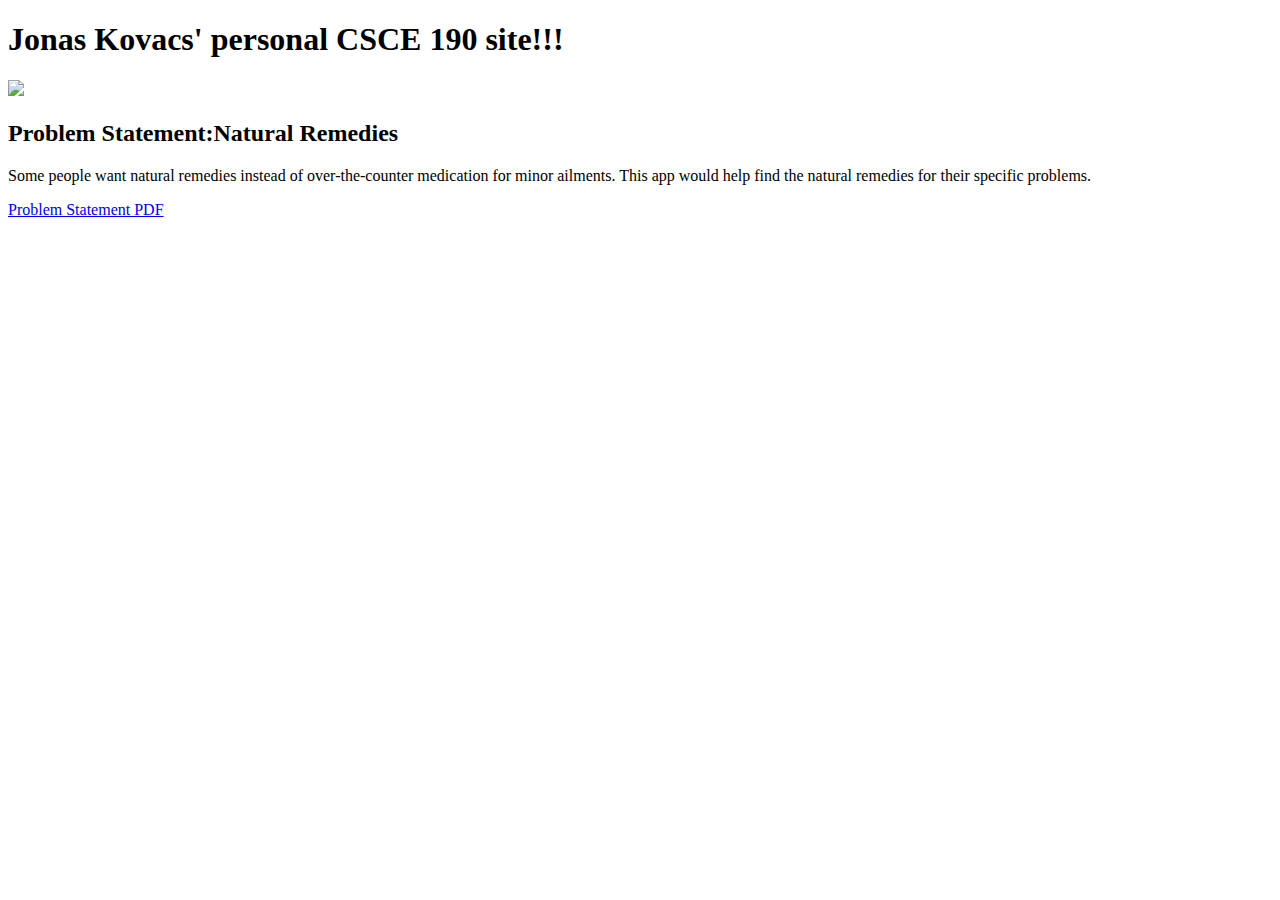
==== index.html @ 1a216969 "Add files via upload" ====
<!DOCTYPE html>
      <head>
            <title> Hello Jonas Kovacs</title>
      </head>
      <body>
      <h1> Jonas Kovacs' personal CSCE 190 site!!!</h1>
      <section class="assignment">
            <img src="images/ProblemStatement.png">
            <section class="ass-details">
                  <h2>Problem Statement:Natural Remedies</h2>
                  <p>Some people want natural remedies instead of over-the-counter medication for minor ailments.
                        This app would help find the natural remedies for their specific problems.
                  </p>
                  <a href="files/ProblemStatement.pdf">Problem Statement PDF</a>

            </section>
      </section>

      </body>
</html>
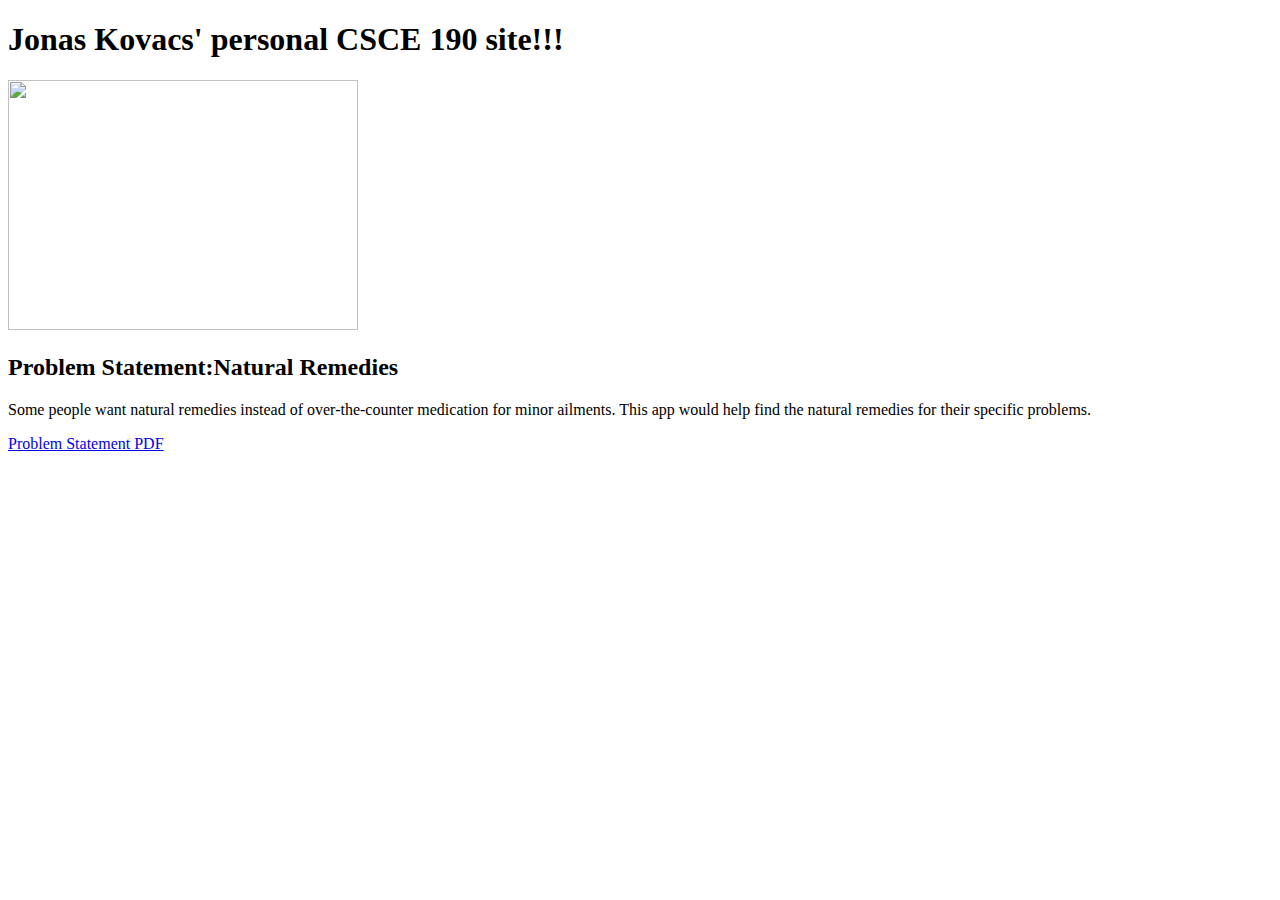
==== commit 6b86b5b7: "Add files via upload" ====
--- a/index.html
+++ b/index.html
@@ -5,7 +5,7 @@
       <body>
       <h1> Jonas Kovacs' personal CSCE 190 site!!!</h1>
       <section class="assignment">
-            <img src="images/ProblemStatement.png">
+            <img src="images/ProblemStatement.png" style="width:350px;height:250px;">
             <section class="ass-details">
                   <h2>Problem Statement:Natural Remedies</h2>
                   <p>Some people want natural remedies instead of over-the-counter medication for minor ailments.
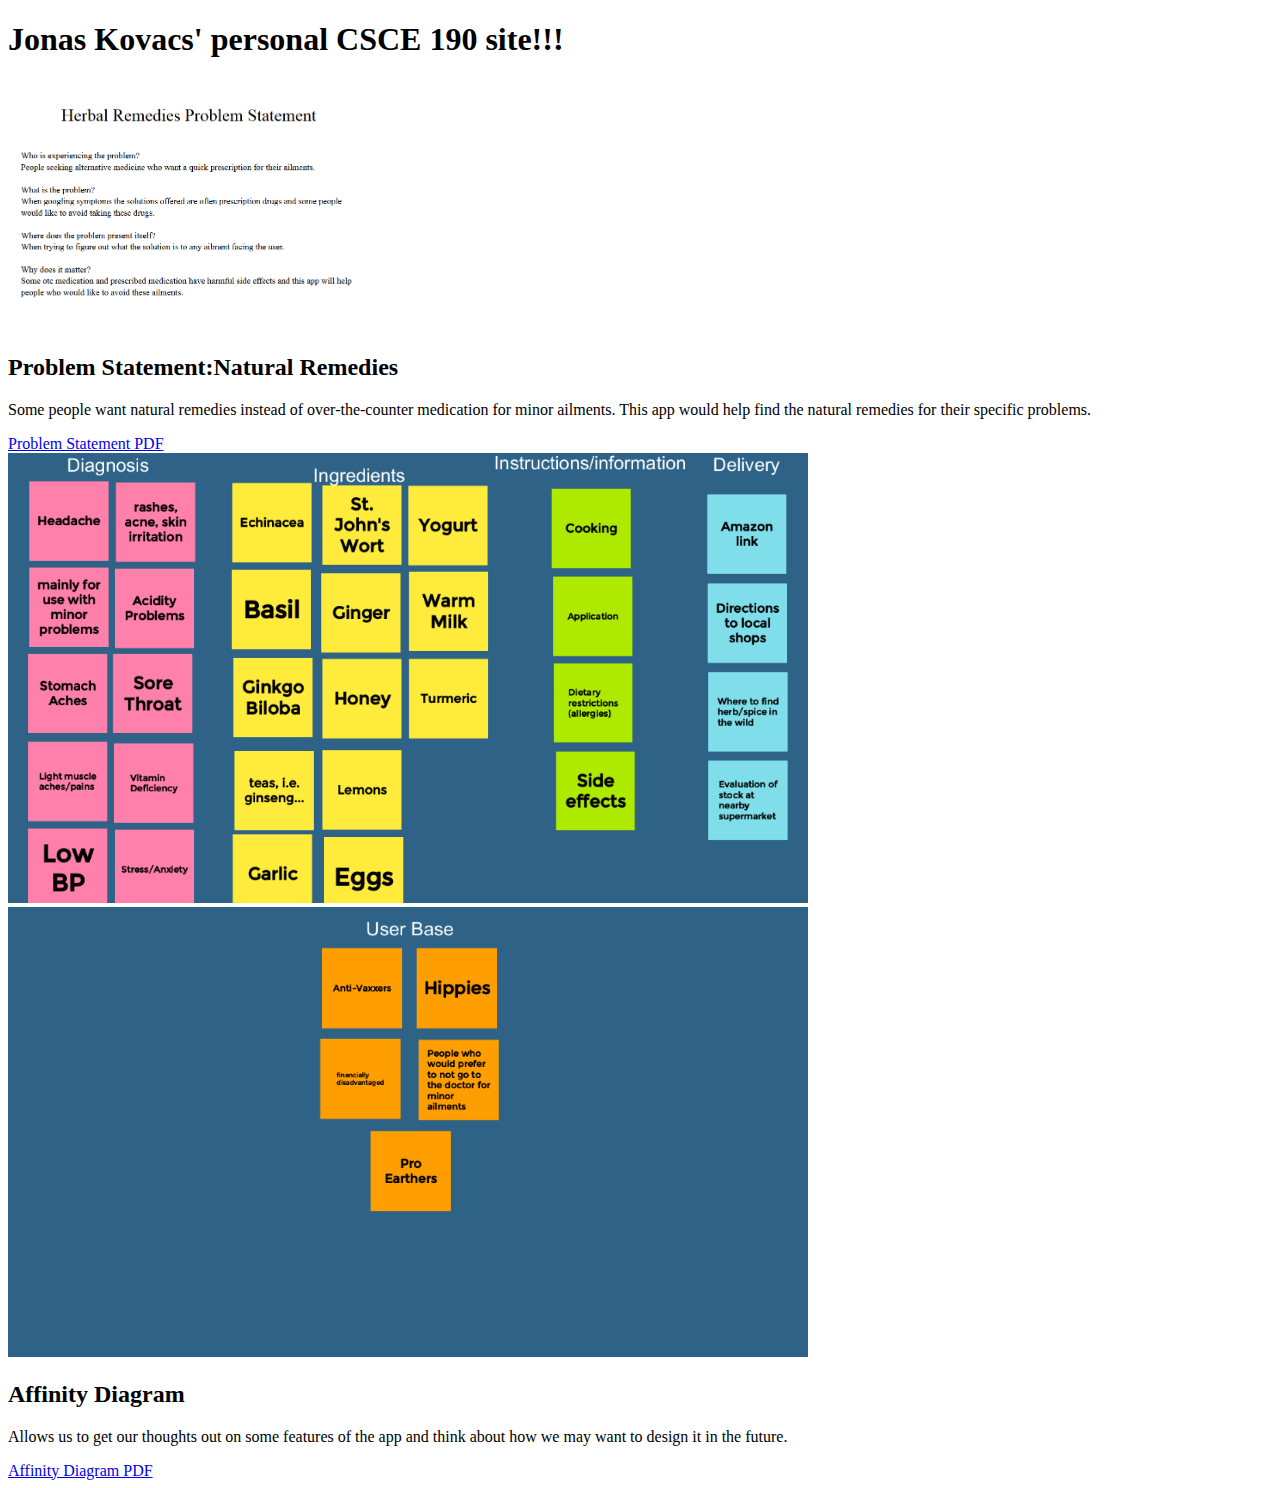
==== commit 089dc304: "Add files via upload" ====
--- a/index.html
+++ b/index.html
@@ -15,6 +15,17 @@
 
             </section>
       </section>
+      <section class="assignment">
+            <img src ="images/AffinityDiagram1.png" style ="width:800px;height:450px;">
+            <img src ="images/AffinityDiagram2.png" style ="width:800px;height:450px;">
+            <section class ="ass_details">
+                  <h2>Affinity Diagram</h2>
+                  <p>Allows us to get our thoughts out on some features of the app and think about how we may want to 
+                        design it in the future.
+                  </p>
+                  <a href ="files/Herbal Remedies Affinity Diagram.pdf">Affinity Diagram PDF</a>
+            </section>
+      </section>
 
       </body>
 </html>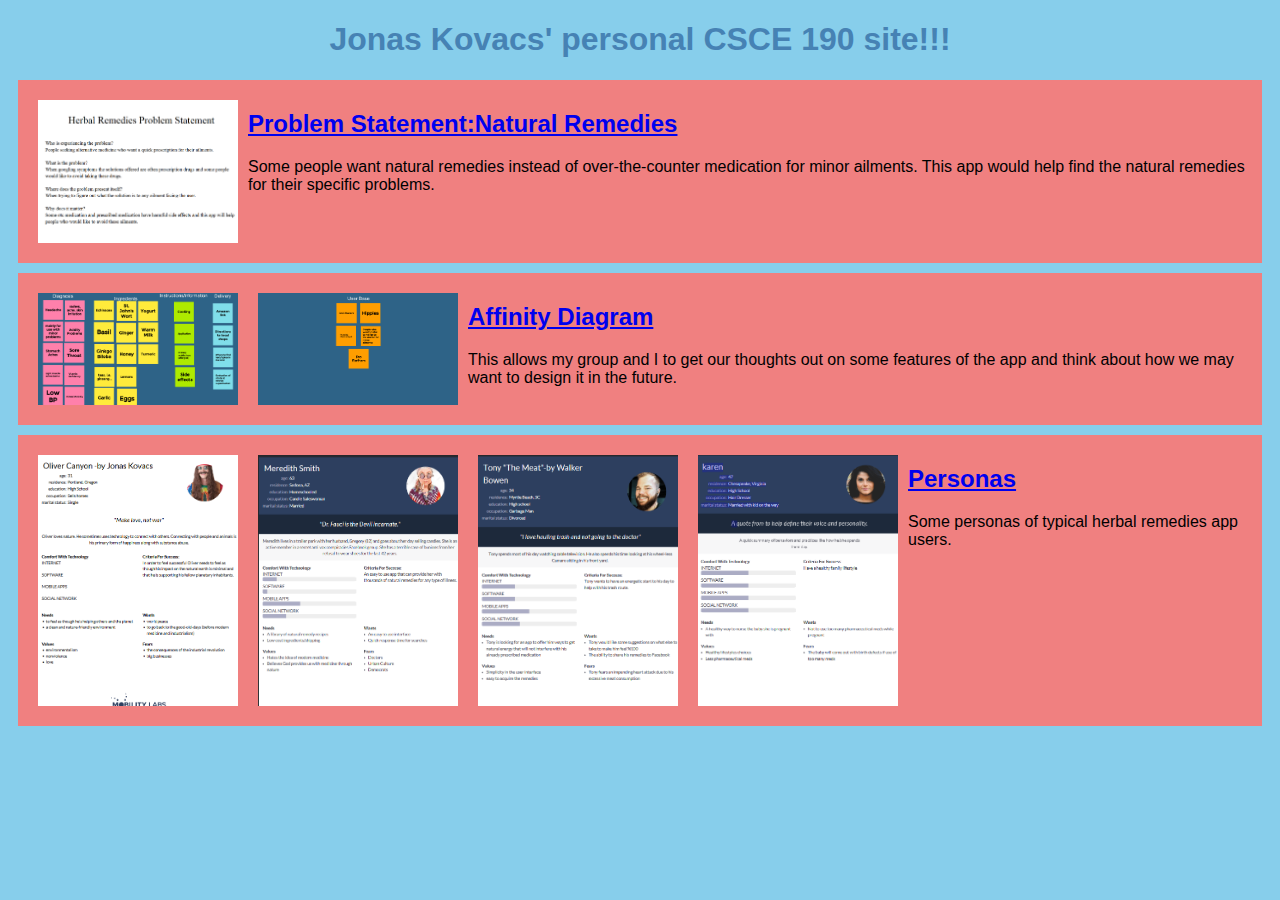
==== commit 1a1872a8: "Add files via upload" ====
--- a/index.html
+++ b/index.html
@@ -1,29 +1,48 @@
 <!DOCTYPE html>
       <head>
             <title> Hello Jonas Kovacs</title>
+            <link rel="stylesheet" href="styles.css">
       </head>
       <body>
       <h1> Jonas Kovacs' personal CSCE 190 site!!!</h1>
+
+      <!--Assignment: Problem Statement-->
       <section class="assignment">
-            <img src="images/ProblemStatement.png" style="width:350px;height:250px;">
+            <img src="images/ProblemStatement.png" >
             <section class="ass-details">
-                  <h2>Problem Statement:Natural Remedies</h2>
+                  <a href="files/ProblemStatement.pdf"><h2>Problem Statement:Natural Remedies</h2></a>
                   <p>Some people want natural remedies instead of over-the-counter medication for minor ailments.
                         This app would help find the natural remedies for their specific problems.
                   </p>
-                  <a href="files/ProblemStatement.pdf">Problem Statement PDF</a>
 
             </section>
       </section>
+
+      <!--Assignment: Affinity Diagram-->
       <section class="assignment">
-            <img src ="images/AffinityDiagram1.png" style ="width:800px;height:450px;">
-            <img src ="images/AffinityDiagram2.png" style ="width:800px;height:450px;">
+            <img src ="images/AffinityDiagram1.png" >
+            <img src ="images/AffinityDiagram2.png" >
             <section class ="ass_details">
-                  <h2>Affinity Diagram</h2>
-                  <p>Allows us to get our thoughts out on some features of the app and think about how we may want to 
+                  <a href ="files/Herbal Remedies Affinity Diagram.pdf"><h2>Affinity Diagram</h2></a>
+                  <p>This allows my group and I to get our thoughts out on some features of the app and think about how we may want to 
                         design it in the future.
                   </p>
-                  <a href ="files/Herbal Remedies Affinity Diagram.pdf">Affinity Diagram PDF</a>
+                  
+            </section>
+      </section>
+
+      <!--Assignment: Personas-->
+      <section class="assignment">
+            <img src ="images/OliverCanyon.png">
+            <img src ="images/MeredithSmith.png">
+            <img src ="images/Tony-TheMeat.png">
+            <img src ="images/Karen.png">
+            <section class ="ass_details">
+                  <a href ="files/5guys' personas -combined.pdf"><h2>Personas</h2></a>
+                  <p>
+                        Some personas of typical herbal remedies app users.
+                  </p>
+                  
             </section>
       </section>
 
--- a/styles.css
+++ b/styles.css
@@ -0,0 +1,18 @@
+body {
+    background: skyblue;
+    font-family: Arial, Helvetica, sans-serif;
+}
+.assignment {
+    display: flex;
+    padding: 10px;
+    margin:10px;
+    background: lightcoral;
+}
+.assignment img {
+    width: 200px;
+    padding:10px
+}
+h1 {
+    color:steelblue;
+    text-align: center;
+}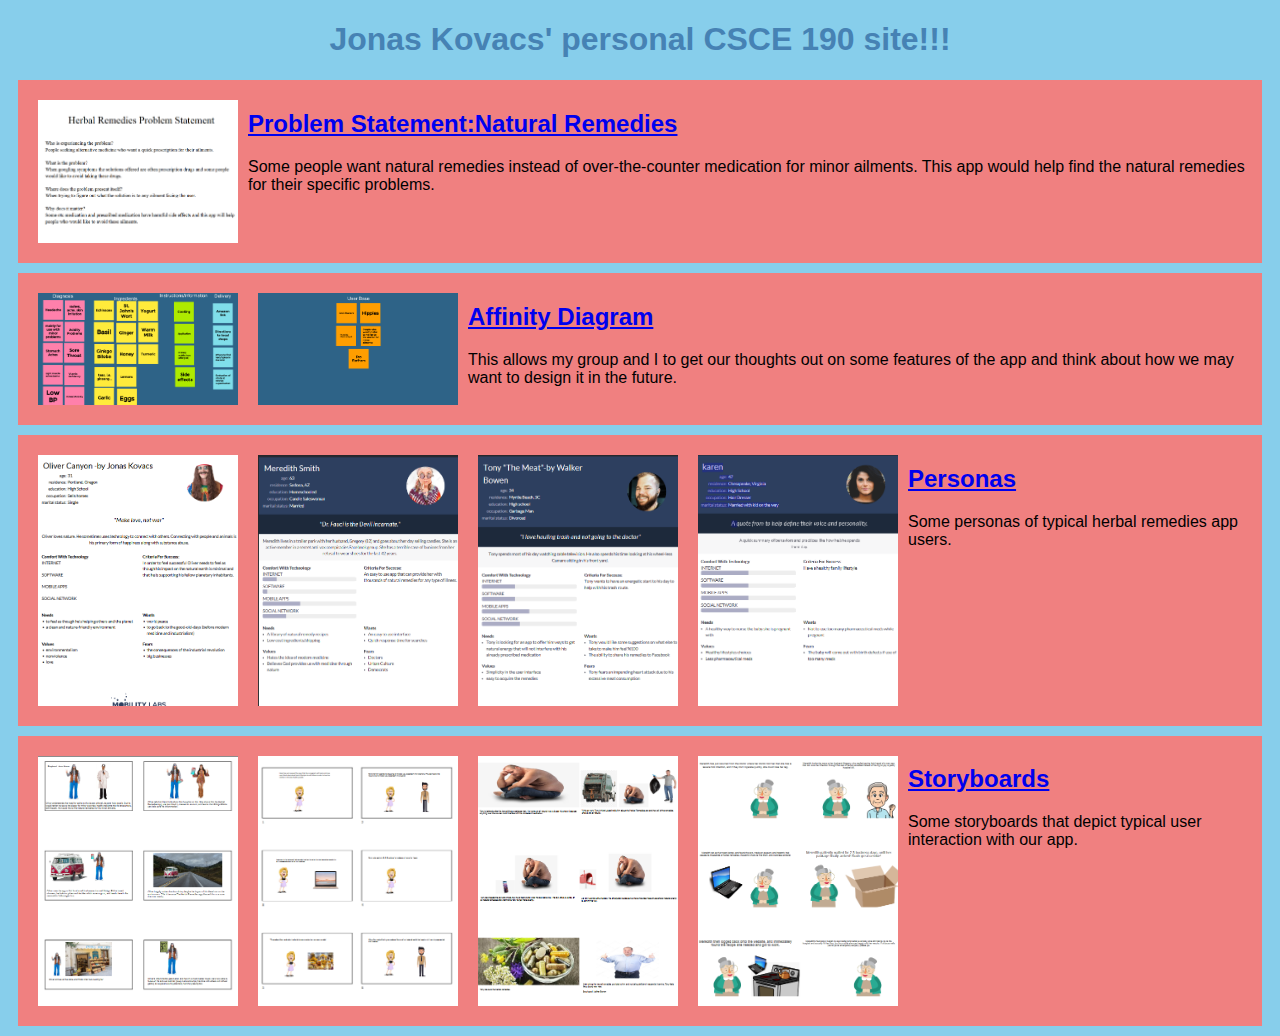
==== commit 60f32597: "Add files via upload" ====
--- a/index.html
+++ b/index.html
@@ -46,5 +46,20 @@
             </section>
       </section>
 
+            <!--Assignment: Storyboards-->
+            <section class="assignment">
+                  <img src ="images/Storyboard1.png">
+                  <img src ="images/Storyboard2.png">
+                  <img src ="images/Storyboard3.png">
+                  <img src ="images/Storyboard4.png">
+                  <section class ="ass_details">
+                        <a href ="files/5guys storyboard - combined.pdf"><h2>Storyboards</h2></a>
+                        <p>
+                              Some storyboards that depict typical user interaction with our app. 
+                        </p>
+                        
+                  </section>
+            </section>
+
       </body>
 </html>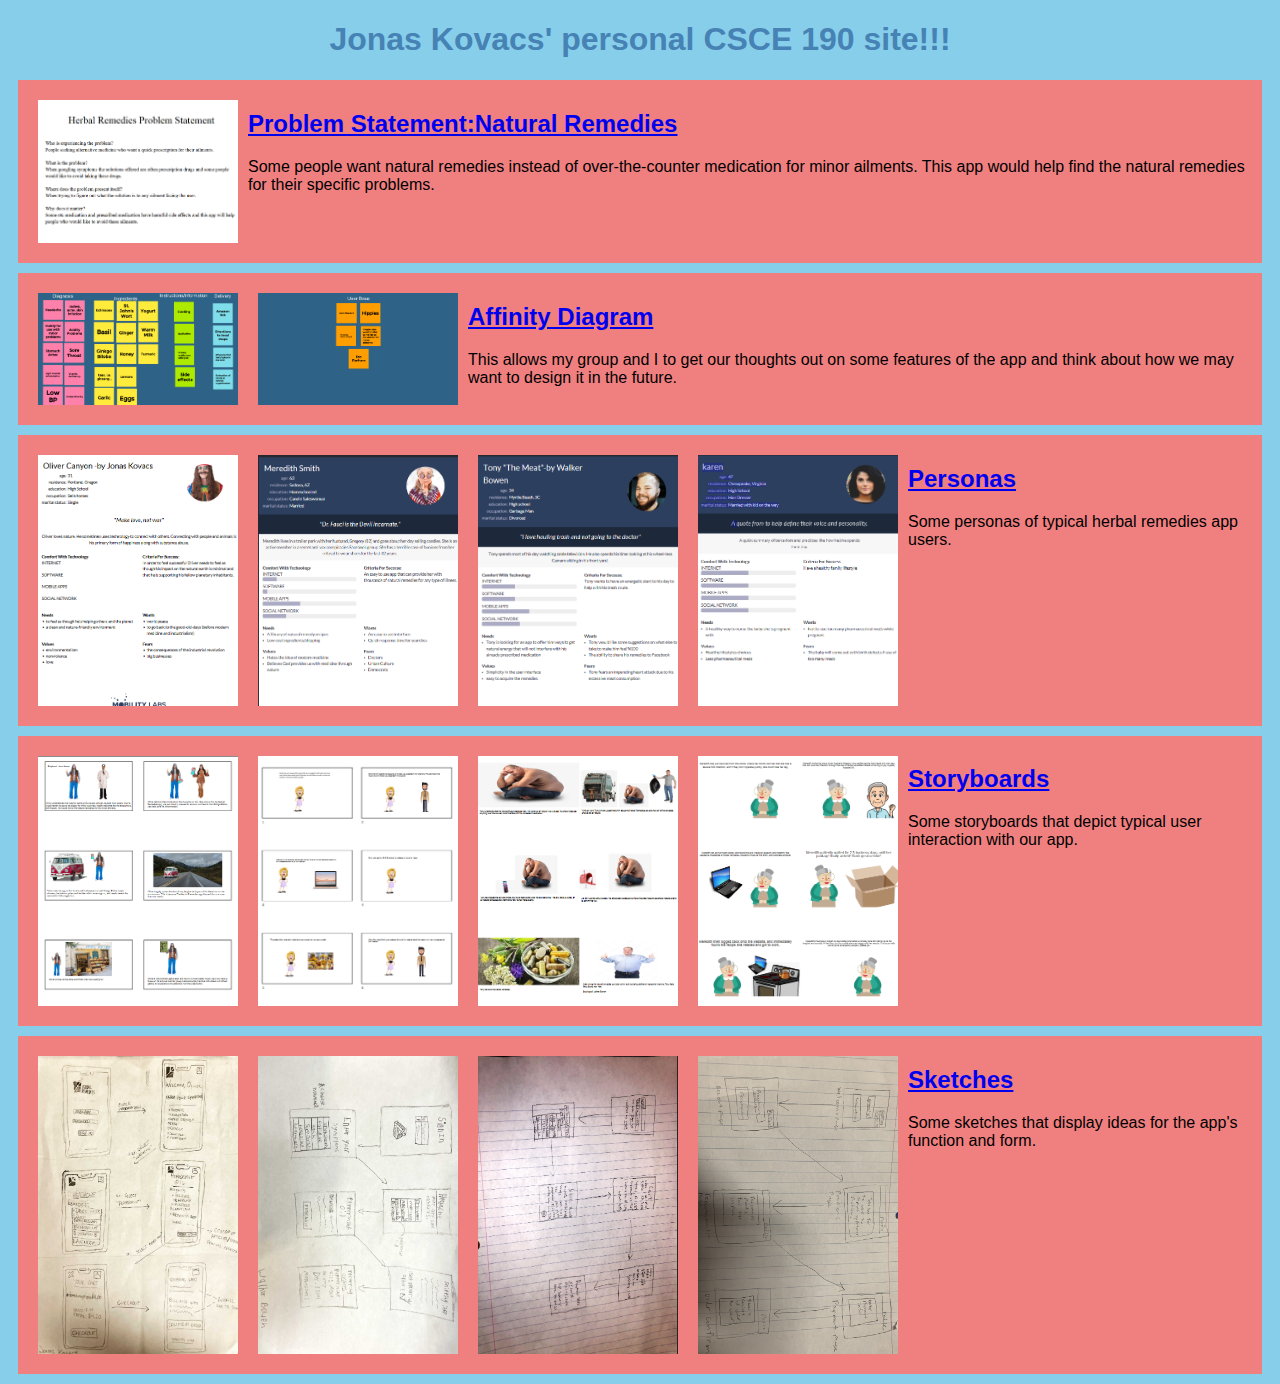
==== commit bdf66642: "Add files via upload" ====
--- a/index.html
+++ b/index.html
@@ -61,5 +61,20 @@
                   </section>
             </section>
 
+            <!--Assignment: Sketches-->
+            <section class="assignment">
+                  <img src ="images/Sketch1.png">
+                  <img src ="images/Sketch2.png">
+                  <img src ="images/Sketch3.png">
+                  <img src ="images/Sketch4.png">
+                  <section class ="ass_details">
+                        <a href ="files/5guys sketches-combined.pdf"><h2>Sketches</h2></a>
+                        <p>
+                              Some sketches that display ideas for the app's function and form. 
+                        </p>
+                        
+                  </section>
+            </section>
+
       </body>
 </html>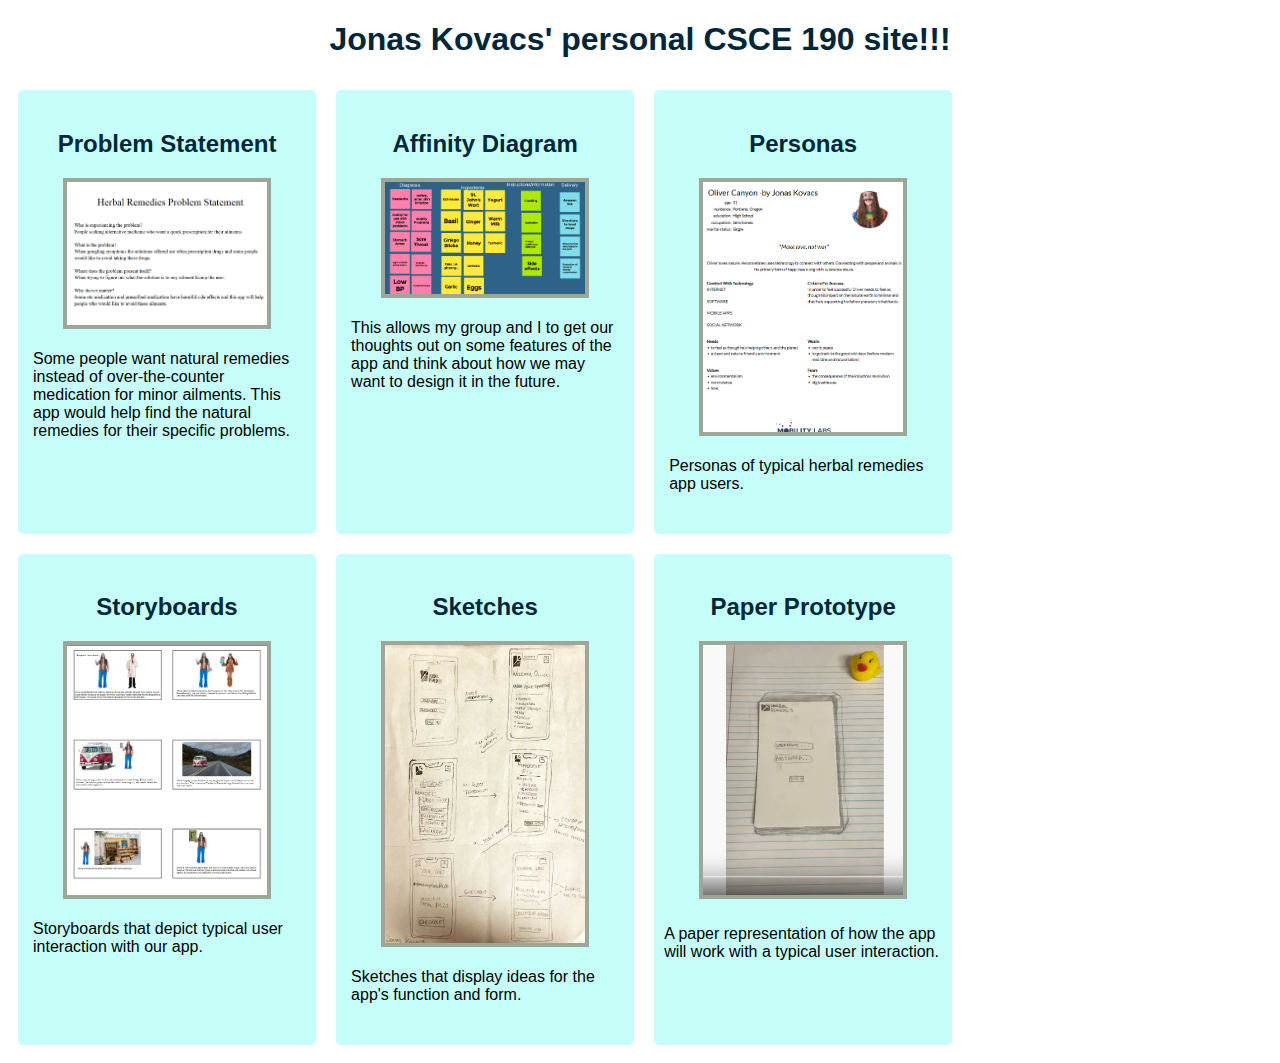
==== commit b403a959: "Add files via upload" ====
--- a/index.html
+++ b/index.html
@@ -3,59 +3,53 @@
             <title> Hello Jonas Kovacs</title>
             <link rel="stylesheet" href="styles.css">
       </head>
-      <body>
+      <body></body>
       <h1> Jonas Kovacs' personal CSCE 190 site!!!</h1>
 
-      <!--Assignment: Problem Statement-->
-      <section class="assignment">
-            <img src="images/ProblemStatement.png" >
-            <section class="ass-details">
-                  <a href="files/ProblemStatement.pdf"><h2>Problem Statement:Natural Remedies</h2></a>
-                  <p>Some people want natural remedies instead of over-the-counter medication for minor ailments.
-                        This app would help find the natural remedies for their specific problems.
-                  </p>
+      <div class="assignments">
+            <!--Assignment: Problem Statement-->
+            <section class="assignment">
+                  <a href="files/ProblemStatement.pdf"><h2>Problem Statement</h2></a>
+                  <img src="images/ProblemStatement.png" >
+                  <section class="ass_details">      
+                        <p>Some people want natural remedies instead of over-the-counter medication for minor ailments.
+                              This app would help find the natural remedies for their specific problems.
+                        </p>
 
+                  </section>
             </section>
-      </section>
 
-      <!--Assignment: Affinity Diagram-->
-      <section class="assignment">
-            <img src ="images/AffinityDiagram1.png" >
-            <img src ="images/AffinityDiagram2.png" >
-            <section class ="ass_details">
+            <!--Assignment: Affinity Diagram-->
+            <section class="assignment">
                   <a href ="files/Herbal Remedies Affinity Diagram.pdf"><h2>Affinity Diagram</h2></a>
-                  <p>This allows my group and I to get our thoughts out on some features of the app and think about how we may want to 
-                        design it in the future.
-                  </p>
-                  
+                  <img src ="images/AffinityDiagram1.png" >
+                  <section class ="ass_details">
+                        <p>This allows my group and I to get our thoughts out on some features of the app and think about how we may want to 
+                              design it in the future.
+                        </p>
+                        
+                  </section>
             </section>
-      </section>
 
-      <!--Assignment: Personas-->
-      <section class="assignment">
-            <img src ="images/OliverCanyon.png">
-            <img src ="images/MeredithSmith.png">
-            <img src ="images/Tony-TheMeat.png">
-            <img src ="images/Karen.png">
-            <section class ="ass_details">
+            <!--Assignment: Personas-->
+            <section class="assignment">
                   <a href ="files/5guys' personas -combined.pdf"><h2>Personas</h2></a>
-                  <p>
-                        Some personas of typical herbal remedies app users.
-                  </p>
-                  
+                  <img src ="images/OliverCanyon.png">
+                  <section class ="ass_details">
+                        <p>
+                              Personas of typical herbal remedies app users.
+                        </p>
+                        
+                  </section>
             </section>
-      </section>
 
             <!--Assignment: Storyboards-->
             <section class="assignment">
+                  <a href ="files/5guys storyboard - combined.pdf"><h2>Storyboards</h2></a>
                   <img src ="images/Storyboard1.png">
-                  <img src ="images/Storyboard2.png">
-                  <img src ="images/Storyboard3.png">
-                  <img src ="images/Storyboard4.png">
                   <section class ="ass_details">
-                        <a href ="files/5guys storyboard - combined.pdf"><h2>Storyboards</h2></a>
                         <p>
-                              Some storyboards that depict typical user interaction with our app. 
+                              Storyboards that depict typical user interaction with our app. 
                         </p>
                         
                   </section>
@@ -63,18 +57,28 @@
 
             <!--Assignment: Sketches-->
             <section class="assignment">
+                  <a href ="files/5guys sketches-combined.pdf"><h2>Sketches</h2></a>
                   <img src ="images/Sketch1.png">
-                  <img src ="images/Sketch2.png">
-                  <img src ="images/Sketch3.png">
-                  <img src ="images/Sketch4.png">
                   <section class ="ass_details">
-                        <a href ="files/5guys sketches-combined.pdf"><h2>Sketches</h2></a>
                         <p>
-                              Some sketches that display ideas for the app's function and form. 
+                              Sketches that display ideas for the app's function and form. 
                         </p>
                         
                   </section>
             </section>
 
+            <!--Assignment: Paper Prototype-->
+            <section class="assignment">
+                  <a href ="https://youtu.be/ZIOaXUXRXxU"><h2>Paper Prototype</h2></a>
+                  <img src ="images/Screenshot (27).png">
+                        <section class ="ass_details"></section>
+                        <p>
+                              A paper representation of how the app will work with a typical user interaction. 
+                        </p>
+                        
+                  </section>
+            </section>
+       </div>
+
       </body>
 </html>--- a/styles.css
+++ b/styles.css
@@ -1,18 +1,40 @@
 body {
-    background: skyblue;
+    background: #FFF;
     font-family: Arial, Helvetica, sans-serif;
 }
+.assignments{
+    display:flex;
+    flex-wrap: wrap;
+}
 .assignment {
-    display: flex;
-    padding: 10px;
+    width: 22%;
+    padding:10px;
     margin:10px;
-    background: lightcoral;
+    padding:20px 10px;
+    background: #C6FFFA;
+    border-radius:5px;
+}
+.ass_details{
+    padding:5px;
 }
 .assignment img {
     width: 200px;
-    padding:10px
+    margin: 8px;
+    border:4px solid #9EA697;
+    display:block;
+    margin:auto;
 }
 h1 {
-    color:steelblue;
+    color: #00263a;;
     text-align: center;
+}
+h2 {
+    text-align: center;
+}
+a {
+    text-decoration: none;
+    color: #00263A;
+}
+a:hover{
+    color: #2E95A3;
 }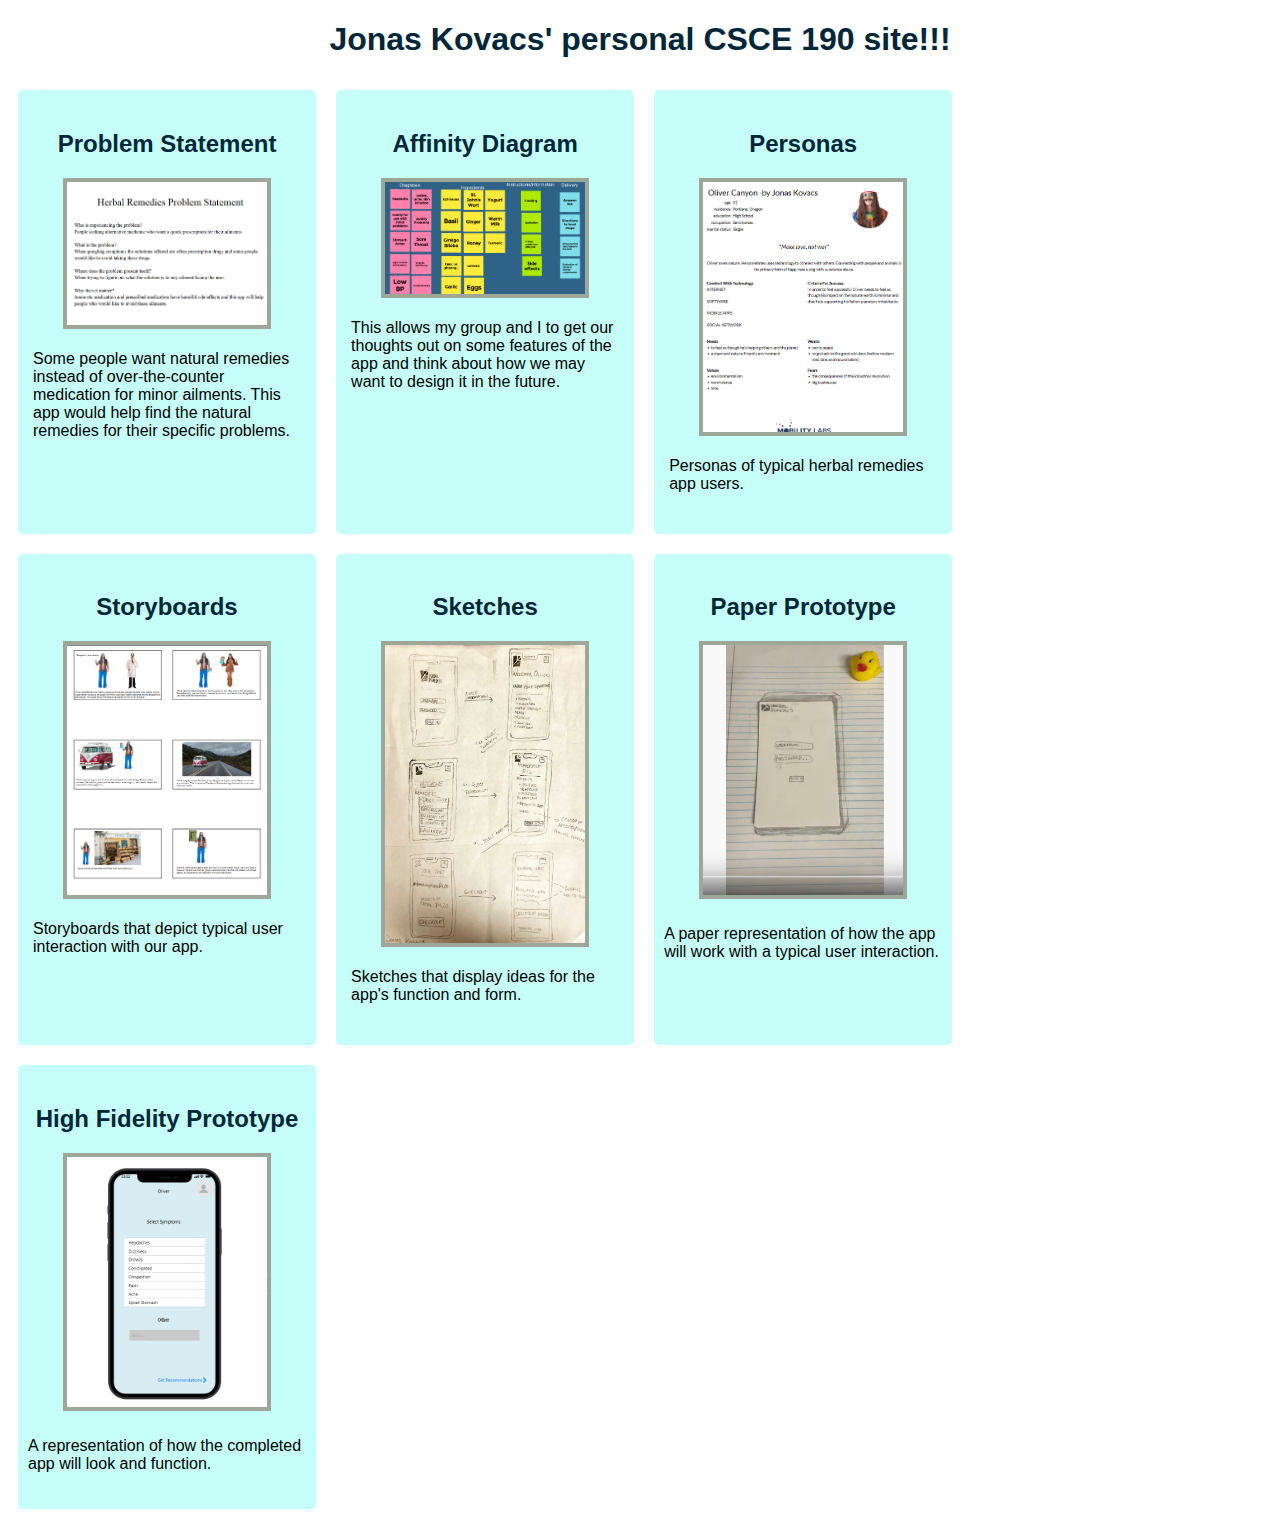
==== commit 229a75ba: "Add files via upload" ====
--- a/index.html
+++ b/index.html
@@ -78,6 +78,18 @@
                         
                   </section>
             </section>
+            <!--Assignment: High Fidelity Prototype-->
+            <section class="assignment">
+                  <a href ="files/Herbal Remedies-html/src/index.html"><h2>High Fidelity Prototype</h2></a>
+                  <a href ="files/Herbal Remedies-html/src/index.html"><img src = "images/hifi_prototype.png"></a>
+                        <section class ="ass_details"></section>
+                        <p>
+                              A representation of how the completed app will look and function. 
+                        </p>
+                        
+                  </section>
+            </section>
+
        </div>
 
       </body>
